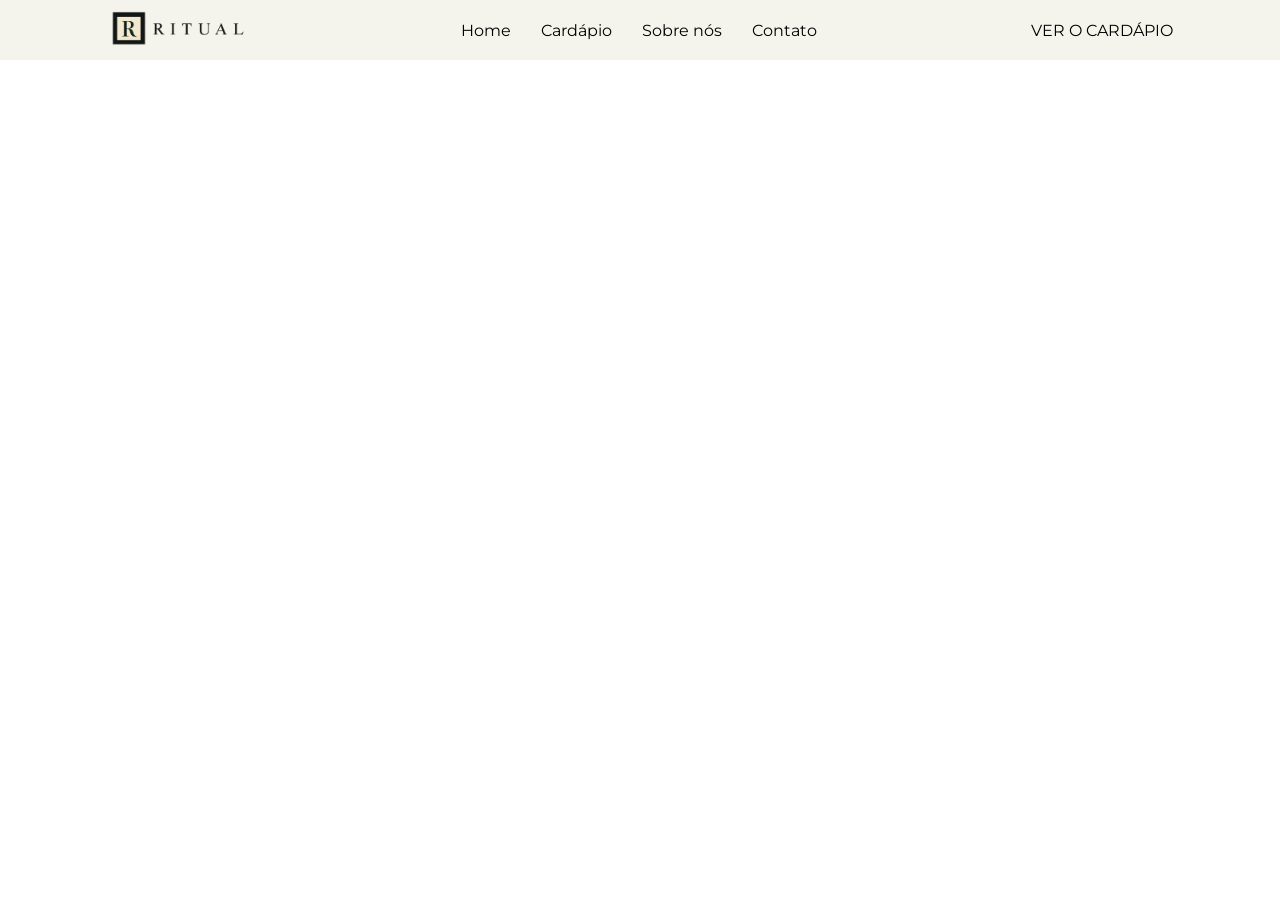
==== index.html @ 12d97446 "Criação do Header" ====
<!DOCTYPE html>
<html lang="en">
<head>
    <meta charset="UTF-8">
    <meta name="viewport" content="width=device-width, initial-scale=1.0">
    <link rel="stylesheet" href="style.css">
   <link rel="preconnect" href="https://fonts.googleapis.com">
<link rel="preconnect" href="https://fonts.gstatic.com" crossorigin>
<link href="https://fonts.googleapis.com/css2?family=Cormorant+Garamond:ital,wght@0,300..700;1,300.
.700&family=Montserrat:ital,wght@0,100..900;1,100..900&family=Poppins:ital,wght@0,100;0,200;0,300;0,
400;0,500;0,600;0,700;0,800;0,900;1,100;1,200;1,300;1,400;1,500;1,600;1,700;1,800;1,900&display=swap"
 rel="stylesheet">
    <title>Home</title>
</head>
<body>
    <header>
        <img src="imagens/logo header.png" alt="logo">
        <div class="cabecalho">
            <a class="ativo" href="#">Home</a>
            <a href="#">Cardápio</a>
            <a href="#">Sobre nós</a>
            <a href="#">Contato</a>
        </div>
        <a class="ver" href="#">VER O CARDÁPIO</a>
    </header>
</body>
</html>
---- style.css ----
*{
    padding: 0;
    margin: 0;
    box-sizing: border-box;
    font-family: "Montserrat", sans-serif;
}

/* 
 CORES:
    color - Bege escuro: #E8D8A3;
    color - Verde escuro: #152722;
    color - Bege claro: #F5F4EC;
    color - Azul claro: #82B5C2;
    color - Laranja escuro: #AE3A25;
*/

header{
    display: flex;
    justify-content: space-around;
    align-items: center;
    background-color: #F5F4EC;
    width: 100%;
    height: 60px;
    font-family: 'Cormorant Garamond', serif;
    
    img{
        width: 140px;
    }

    .cabecalho{
        display: flex;
        gap: 30px;
        a{
            color: black;
            font-weight: 400;
            text-decoration: none;

            &:hover{
                color: #AE3A25;
                transition: 0.3s;
                text-decoration: underline;
             }
        }
    }

    .ver{
        color: black;
        text-decoration: none;
        font-weight: 400;
    }
}

.ativo{ 
    color: #102b24; 
}
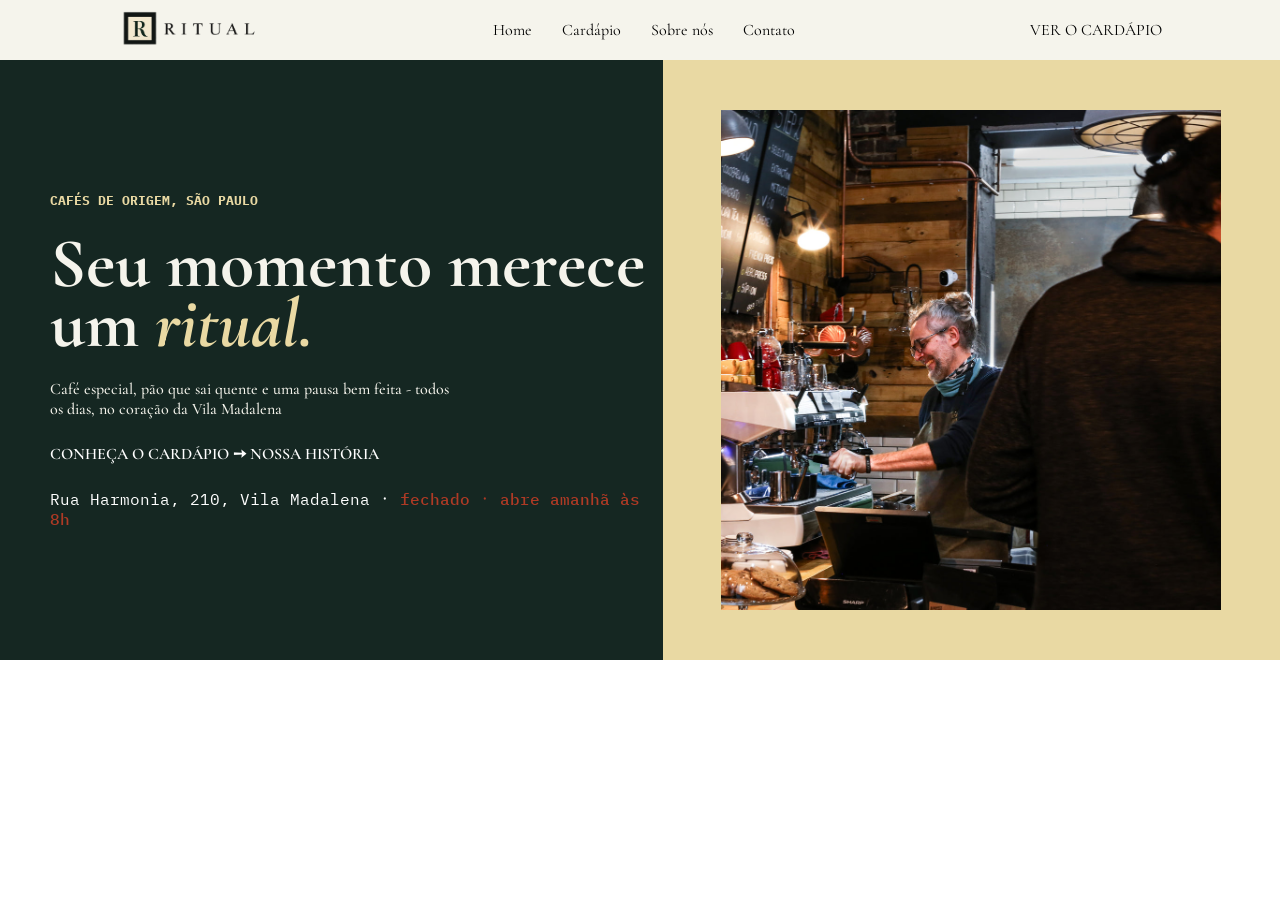
==== commit ffec31ae: "Criação do Hero" ====
--- a/index.html
+++ b/index.html
@@ -1,17 +1,16 @@
 <!DOCTYPE html>
 <html lang="en">
+
 <head>
     <meta charset="UTF-8">
     <meta name="viewport" content="width=device-width, initial-scale=1.0">
     <link rel="stylesheet" href="style.css">
-   <link rel="preconnect" href="https://fonts.googleapis.com">
+    <link rel="preconnect" href="https://fonts.googleapis.com">
 <link rel="preconnect" href="https://fonts.gstatic.com" crossorigin>
-<link href="https://fonts.googleapis.com/css2?family=Cormorant+Garamond:ital,wght@0,300..700;1,300.
-.700&family=Montserrat:ital,wght@0,100..900;1,100..900&family=Poppins:ital,wght@0,100;0,200;0,300;0,
-400;0,500;0,600;0,700;0,800;0,900;1,100;1,200;1,300;1,400;1,500;1,600;1,700;1,800;1,900&display=swap"
- rel="stylesheet">
+<link href="https://fonts.googleapis.com/css2?family=Cormorant+Garamond:ital,wght@0,300..700;1,300..700&family=IBM+Plex+Mono:ital,wght@0,100;0,200;0,300;0,400;0,500;0,600;0,700;1,100;1,200;1,300;1,400;1,500;1,600;1,700&display=swap" rel="stylesheet">
     <title>Home</title>
 </head>
+
 <body>
     <header>
         <img src="imagens/logo header.png" alt="logo">
@@ -23,5 +22,22 @@
         </div>
         <a class="ver" href="#">VER O CARDÁPIO</a>
     </header>
+
+    <div class="hero">
+        <div class="caixa-texto">
+            <h5>CAFÉS DE ORIGEM, SÃO PAULO</h5>
+            <h1>Seu momento merece um <span class="pri">ritual.</span></h1>
+            <p>Café especial, pão que sai quente e uma pausa bem feita -
+                todos os dias, no coração da Vila Madalena</p>
+            <div class="ancoras">
+                <a href="">CONHEÇA O CARDÁPIO ➙</a>
+                <a href="">NOSSA HISTÓRIA</a>
+            </div>
+            <h6>Rua Harmonia, 210, Vila Madalena ᛫ <span class="laran">fechado ᛫ abre amanhã às 8h</span></h6>
+
+        </div>
+        <div class="fundo-img"><div class="imagem"></div></div>
+    </div>
 </body>
+
 </html>
--- a/style.css
+++ b/style.css
@@ -2,7 +2,7 @@
     padding: 0;
     margin: 0;
     box-sizing: border-box;
-    font-family: "Montserrat", sans-serif;
+    font-family: "Cormorant Garamond", serif;
 }
 
 /* 
@@ -21,7 +21,7 @@
     background-color: #F5F4EC;
     width: 100%;
     height: 60px;
-    font-family: 'Cormorant Garamond', serif;
+    
     
     img{
         width: 140px;
@@ -50,8 +50,82 @@
     }
 }
 
-.ativo{ 
-    color: #102b24; 
+.hero{
+    width: 100%;
+    display: flex;
+    background-color: #152722;
+    align-items: center;
+    justify-content: center;
+    color: #F5F4EC;
+
+    h1{
+        width: 600px;
+        font-size: 70px;
+        line-height: 60px;
+    }
+
+    .pri{
+        color: #E9D9A3;
+        font-style: italic;
+    }
+
+    h5{
+        color: #E9D9A3;
+        font-family: "IBM Plex Mono", monospace;
+    }
+    
+    p{
+        font-weight: 500;
+        width: 400px;
+    }
+
+    a{
+        text-decoration: none;
+        font-weight: 600;
+        color: white;
+        width: 800px;
+    }
+
+    h6{
+        color: white;
+        font-weight: 400;
+        font-size: medium;  
+        font-family: "IBM Plex Mono", monospace;
+
+        .laran{
+            color: #AE3A25;
+            font-weight: 500;
+            font-family: "IBM Plex Mono", monospace;
+        }
+    }
+
+    .caixa-texto{
+        width: 50%;
+        display: flex;
+        flex-direction: column;
+        gap: 25px;
+        background-color: #152722;
+        flex-direction: column;
+        margin-left: 50px;
+
+    }
+
+    .fundo-img{
+        width: 50%;
+        display: flex;
+        align-items: center;
+        justify-content: center;
+        background-color: #E9D9A3;
+        padding: 50px;
+    }
+
+    .imagem{
+        background-image: url(imagens/hero-barista.jpg);
+        width: 500px;
+        height: 500px;
+        background-position: right;
+        background-size: cover;
+    }
 }
 
 
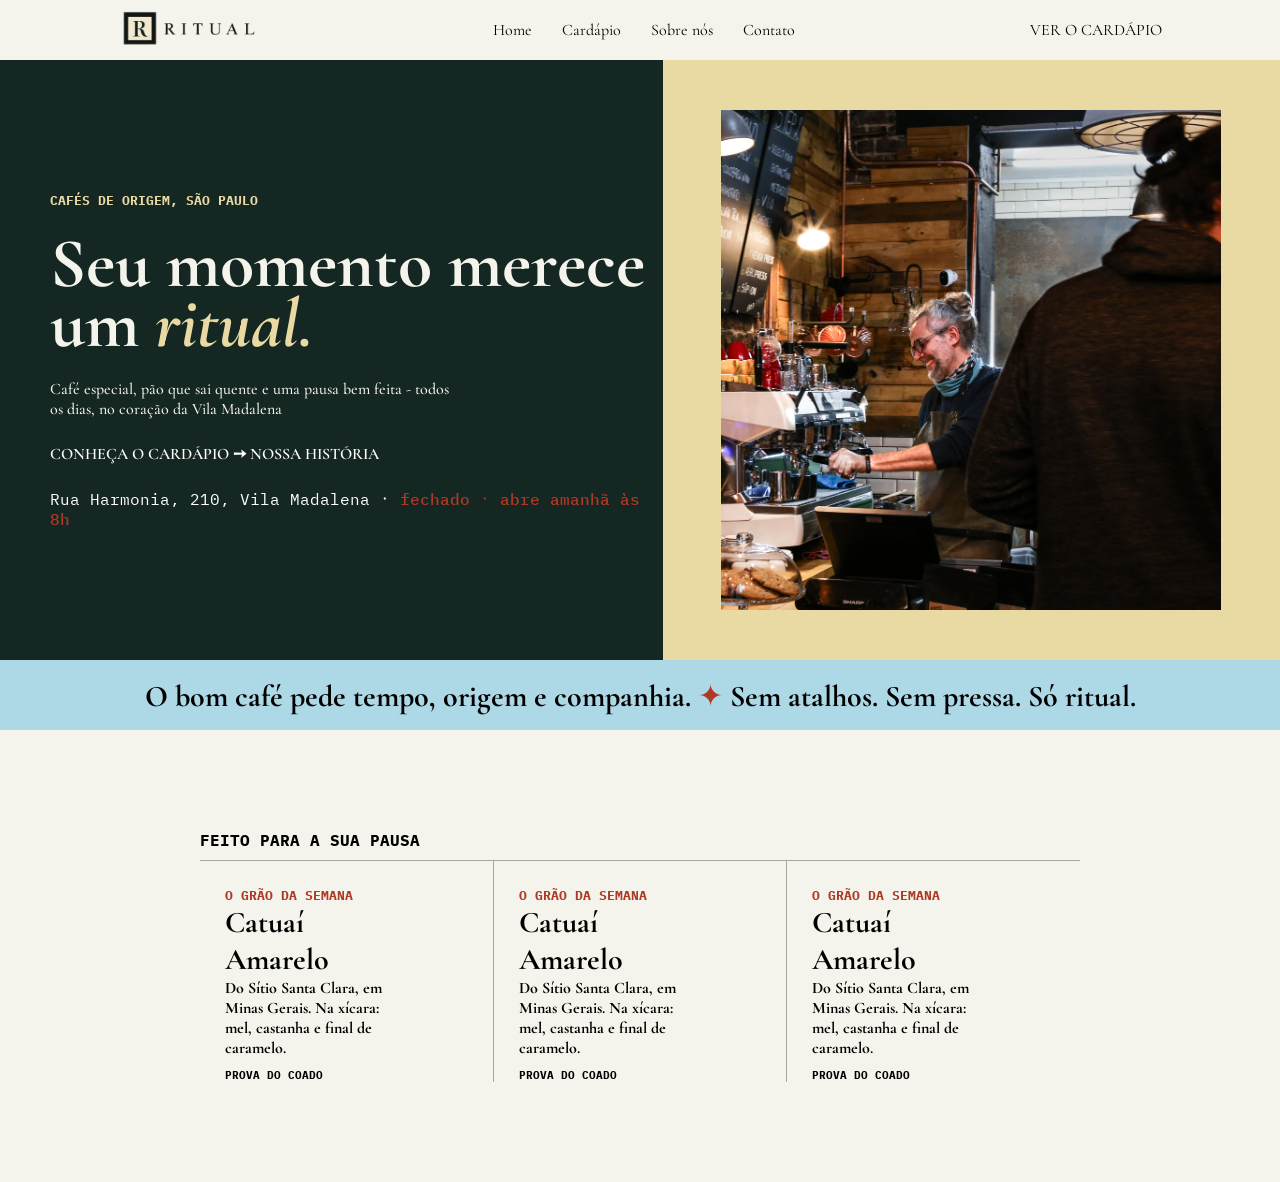
==== commit 6c4d9f87: "Criação das Caixas" ====
--- a/index.html
+++ b/index.html
@@ -6,8 +6,10 @@
     <meta name="viewport" content="width=device-width, initial-scale=1.0">
     <link rel="stylesheet" href="style.css">
     <link rel="preconnect" href="https://fonts.googleapis.com">
-<link rel="preconnect" href="https://fonts.gstatic.com" crossorigin>
-<link href="https://fonts.googleapis.com/css2?family=Cormorant+Garamond:ital,wght@0,300..700;1,300..700&family=IBM+Plex+Mono:ital,wght@0,100;0,200;0,300;0,400;0,500;0,600;0,700;1,100;1,200;1,300;1,400;1,500;1,600;1,700&display=swap" rel="stylesheet">
+    <link rel="preconnect" href="https://fonts.gstatic.com" crossorigin>
+    <link
+        href="https://fonts.googleapis.com/css2?family=Cormorant+Garamond:ital,wght@0,300..700;1,300..700&family=IBM+Plex+Mono:ital,wght@0,100;0,200;0,300;0,400;0,500;0,600;0,700;1,100;1,200;1,300;1,400;1,500;1,600;1,700&display=swap"
+        rel="stylesheet">
     <title>Home</title>
 </head>
 
@@ -36,8 +38,41 @@
             <h6>Rua Harmonia, 210, Vila Madalena ᛫ <span class="laran">fechado ᛫ abre amanhã às 8h</span></h6>
 
         </div>
-        <div class="fundo-img"><div class="imagem"></div></div>
+        <div class="fundo-img">
+            <div class="imagem"></div>
+        </div>
     </div>
+
+    <div class="fita-azul">
+        <p>O bom café pede tempo, origem e companhia. <span class="oran"> ✦</span> Sem atalhos. Sem pressa. Só ritual.
+        </p>
+    </div>
+
+    <div class="caixas">
+        <h4>FEITO PARA A SUA PAUSA</h4>
+        <div class="caixona">
+            <div class="caixa">
+                <h5>O GRÃO DA SEMANA</h5>
+                <h2>Catuaí Amarelo</h2>
+                <p>Do Sítio Santa Clara, em Minas Gerais. Na xícara: mel, castanha e final de caramelo.</p>
+                <h6>PROVA DO COADO</h6>
+            </div>
+            <div class="caixa">
+                <h5>O GRÃO DA SEMANA</h5>
+                <h2>Catuaí Amarelo</h2>
+                <p>Do Sítio Santa Clara, em Minas Gerais. Na xícara: mel, castanha e final de caramelo.</p>
+                <h6>PROVA DO COADO</h6>
+            </div>
+            <div class="caixa l2">
+                <h5>O GRÃO DA SEMANA</h5>
+                <h2>Catuaí Amarelo</h2>
+                <p>Do Sítio Santa Clara, em Minas Gerais. Na xícara: mel, castanha e final de caramelo.</p>
+                <h6>PROVA DO COADO</h6>
+            </div>
+        </div>
+    </div>
+
+    
 </body>
 
 </html>
--- a/style.css
+++ b/style.css
@@ -128,4 +128,73 @@
     }
 }
 
-
+.fita-azul{
+    width: 100%;
+    background-color: lightblue;
+    display: flex;
+    justify-content: center;
+    align-items: center;
+    text-align: center;
+    font-weight: 700;
+    font-size: 30px;
+    height: 70px;
+
+    .oran{
+            color: #AE3A25;
+            font-weight: 500;
+            font-family: "IBM Plex Mono", monospace;
+        }
+}
+
+.caixas{
+    display: flex;
+    justify-content: center;
+    flex-direction: column;
+    padding: 100px 200px;
+    background-color: #F5F4EC;
+
+    h4{
+        text-align: left;
+        justify-content: left;
+        font-family: "IBM Plex Mono", monospace;
+    }
+}
+
+.caixona{
+    display: flex;
+    margin-top: 10px;
+
+}
+
+.caixa{
+    display: flex;
+    flex-direction: column;
+    width: 600px;
+    border-top: 1px solid #a7a7a7;
+    border-right: 1px solid #a7a7a7;
+    padding: 25px 100px 0px 25px;
+
+    
+    h5{
+        color: #AE3A25;
+        font-family: "IBM Plex Mono", monospace;
+    }
+
+    h2{
+        font-size: 30px;
+    }
+
+    h6{
+        font-family: "IBM Plex Mono", monospace;
+        padding-top: 10px;
+    }
+
+    p{
+        font-weight: 700;
+    }
+
+}
+
+.l2{
+    border-right: none;
+}
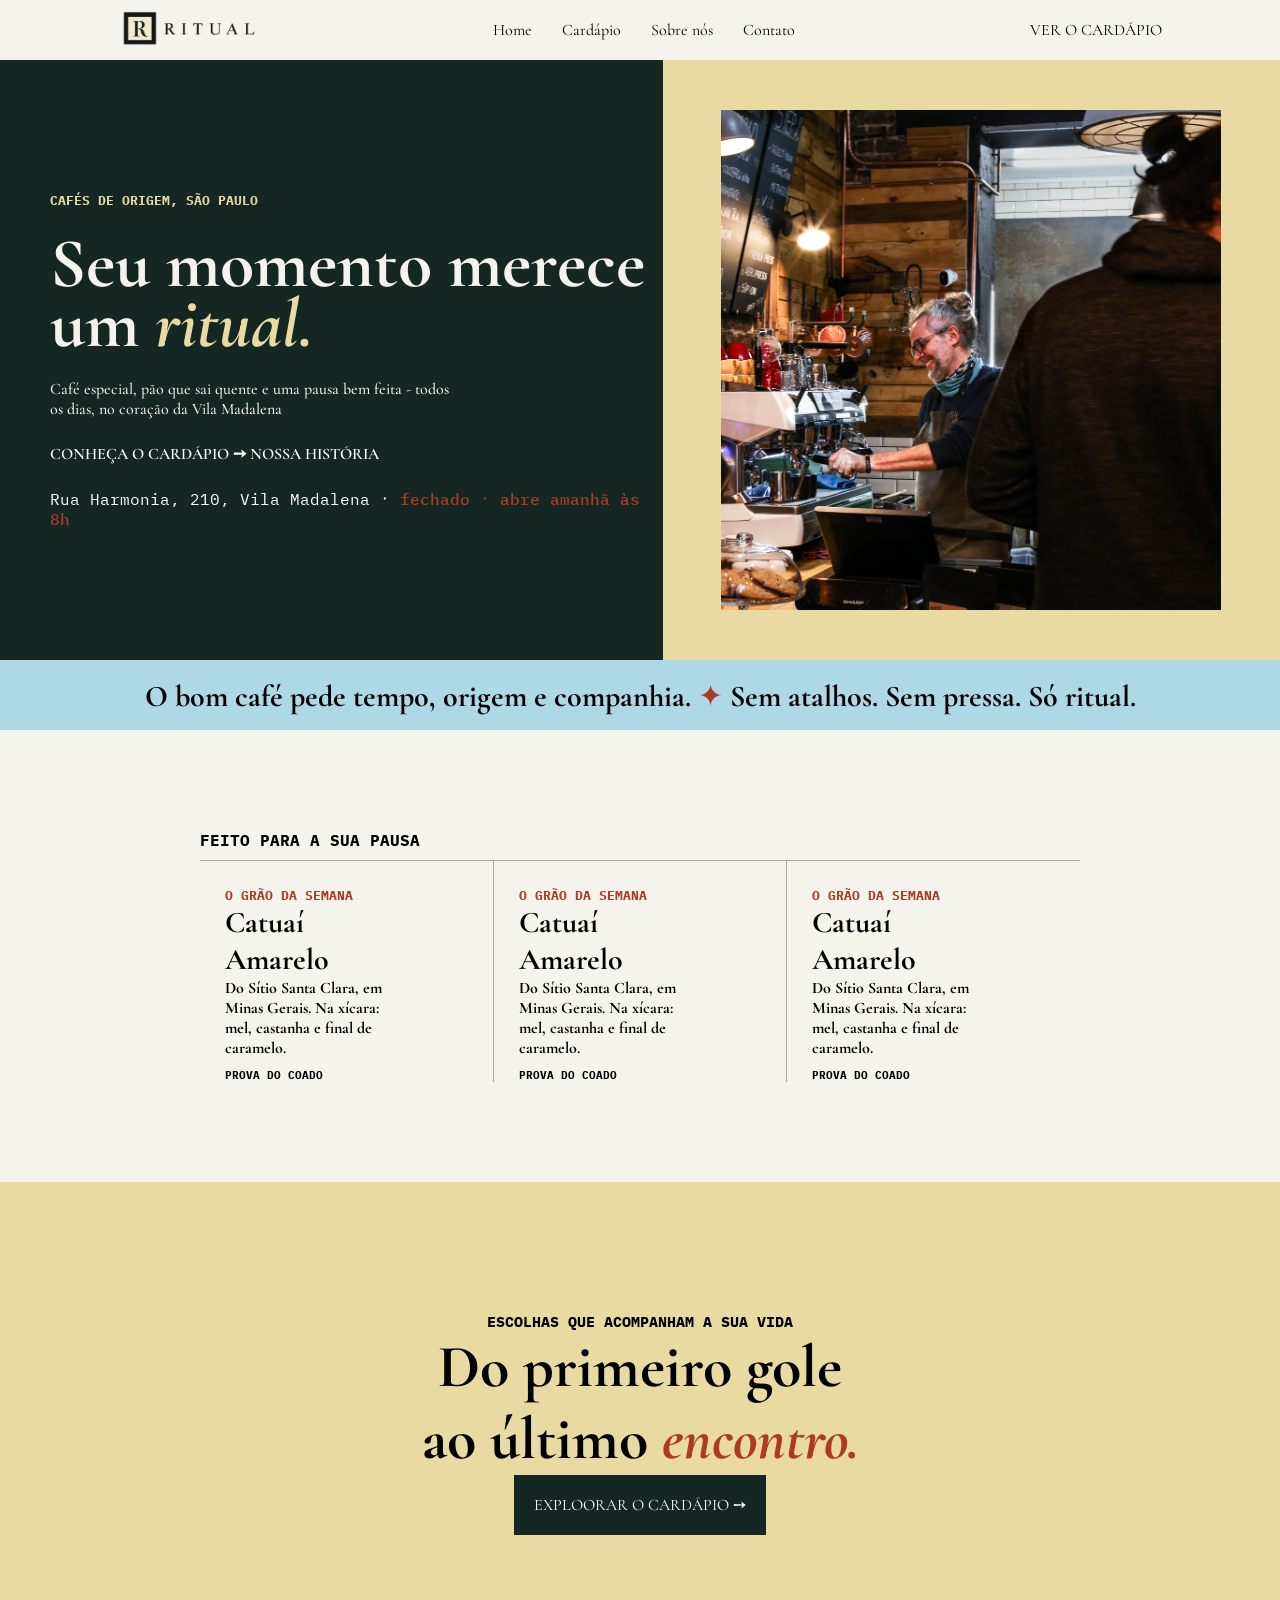
==== commit 19553bb2: "Criação do final" ====
--- a/index.html
+++ b/index.html
@@ -72,7 +72,11 @@
         </div>
     </div>
 
-    
+    <div class="final">
+        <h6>ESCOLHAS QUE ACOMPANHAM A SUA VIDA</h6>
+        <h1>Do primeiro gole ao último <span class="anja">encontro.</span></h1>
+        <a class="botao" href="">EXPLOORAR O CARDÁPIO ➙</a>
+    </div>
 </body>
 
 </html>
--- a/style.css
+++ b/style.css
@@ -198,3 +198,36 @@
 .l2{
     border-right: none;
 }
+
+.final{
+    display: flex;
+    flex-direction: column;
+    justify-content: center;
+    align-items: center;
+    background-color: #E9D9A3;
+    padding: 130px;
+
+    h1{
+        font-size: 60px;
+        width: 470px;
+        text-align: center;
+
+        .anja{
+            color: #AE3A25;
+            font-weight: 900;
+            font-style: italic;
+        }
+    }
+
+    h6{
+        font-size: 15px;
+        font-family: "IBM Plex Mono", monospace;
+    }
+
+    .botao{
+        background-color: #152722;
+        padding: 20px;
+        color: white;
+        text-decoration: none;
+    }
+}
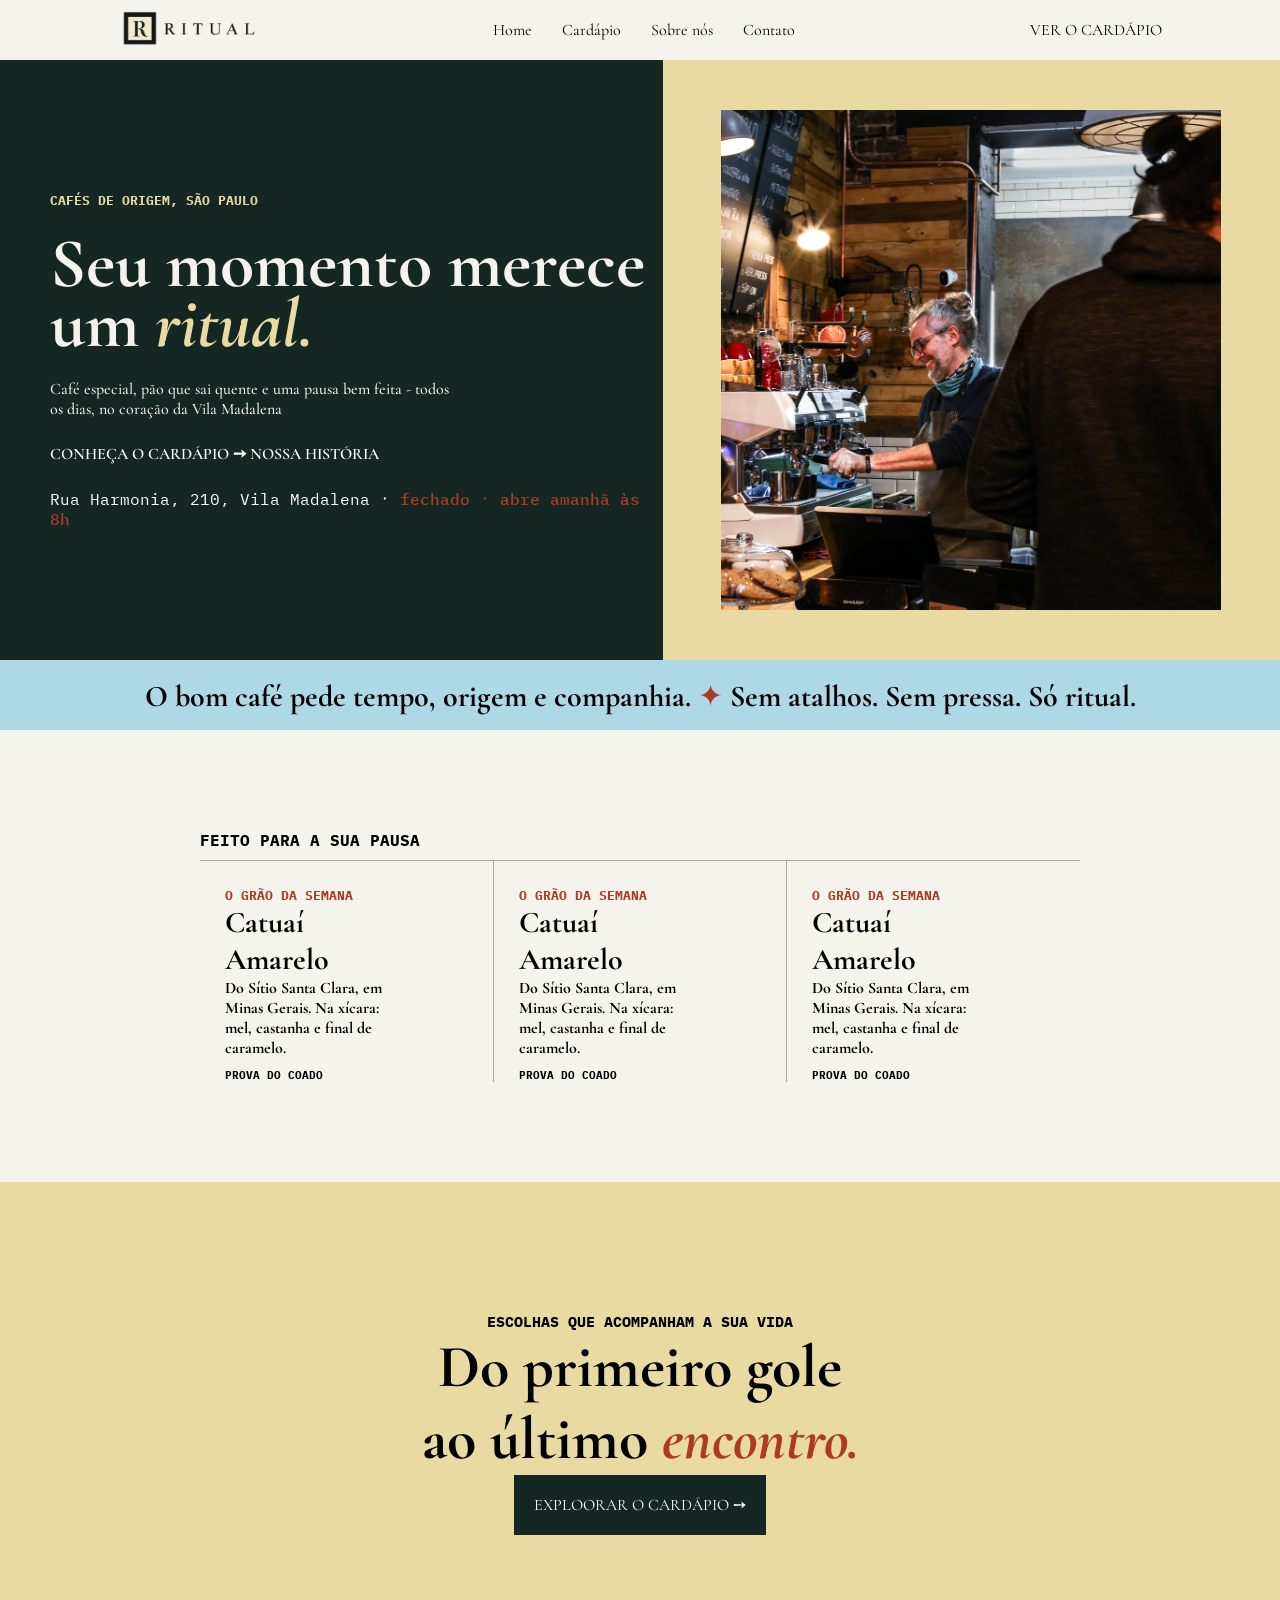
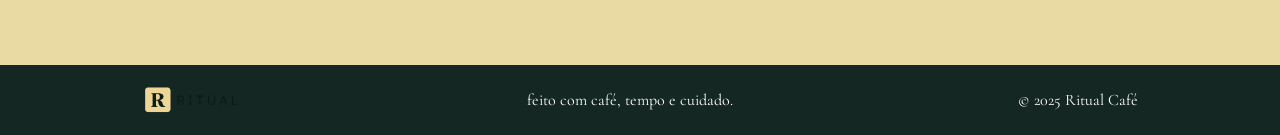
==== commit 4e574f85: "Criação do Footer" ====
--- a/index.html
+++ b/index.html
@@ -79,4 +79,10 @@
     </div>
 </body>
 
+<footer>
+    <img src="imagens/logo footer.png" alt="logo">
+    <p>feito com café, tempo e cuidado.</p>
+    <p>© 2025 Ritual Café</p>
+</footer>
+
 </html>
--- a/style.css
+++ b/style.css
@@ -231,3 +231,17 @@
         text-decoration: none;
     }
 }
+
+footer{
+    display: flex;
+    background-color: #152722;
+    width: 100%;
+    height: 70px;
+    justify-content: space-around;
+    align-items: center;
+    color: white;
+
+    img{
+        width: 100px;
+    }
+}
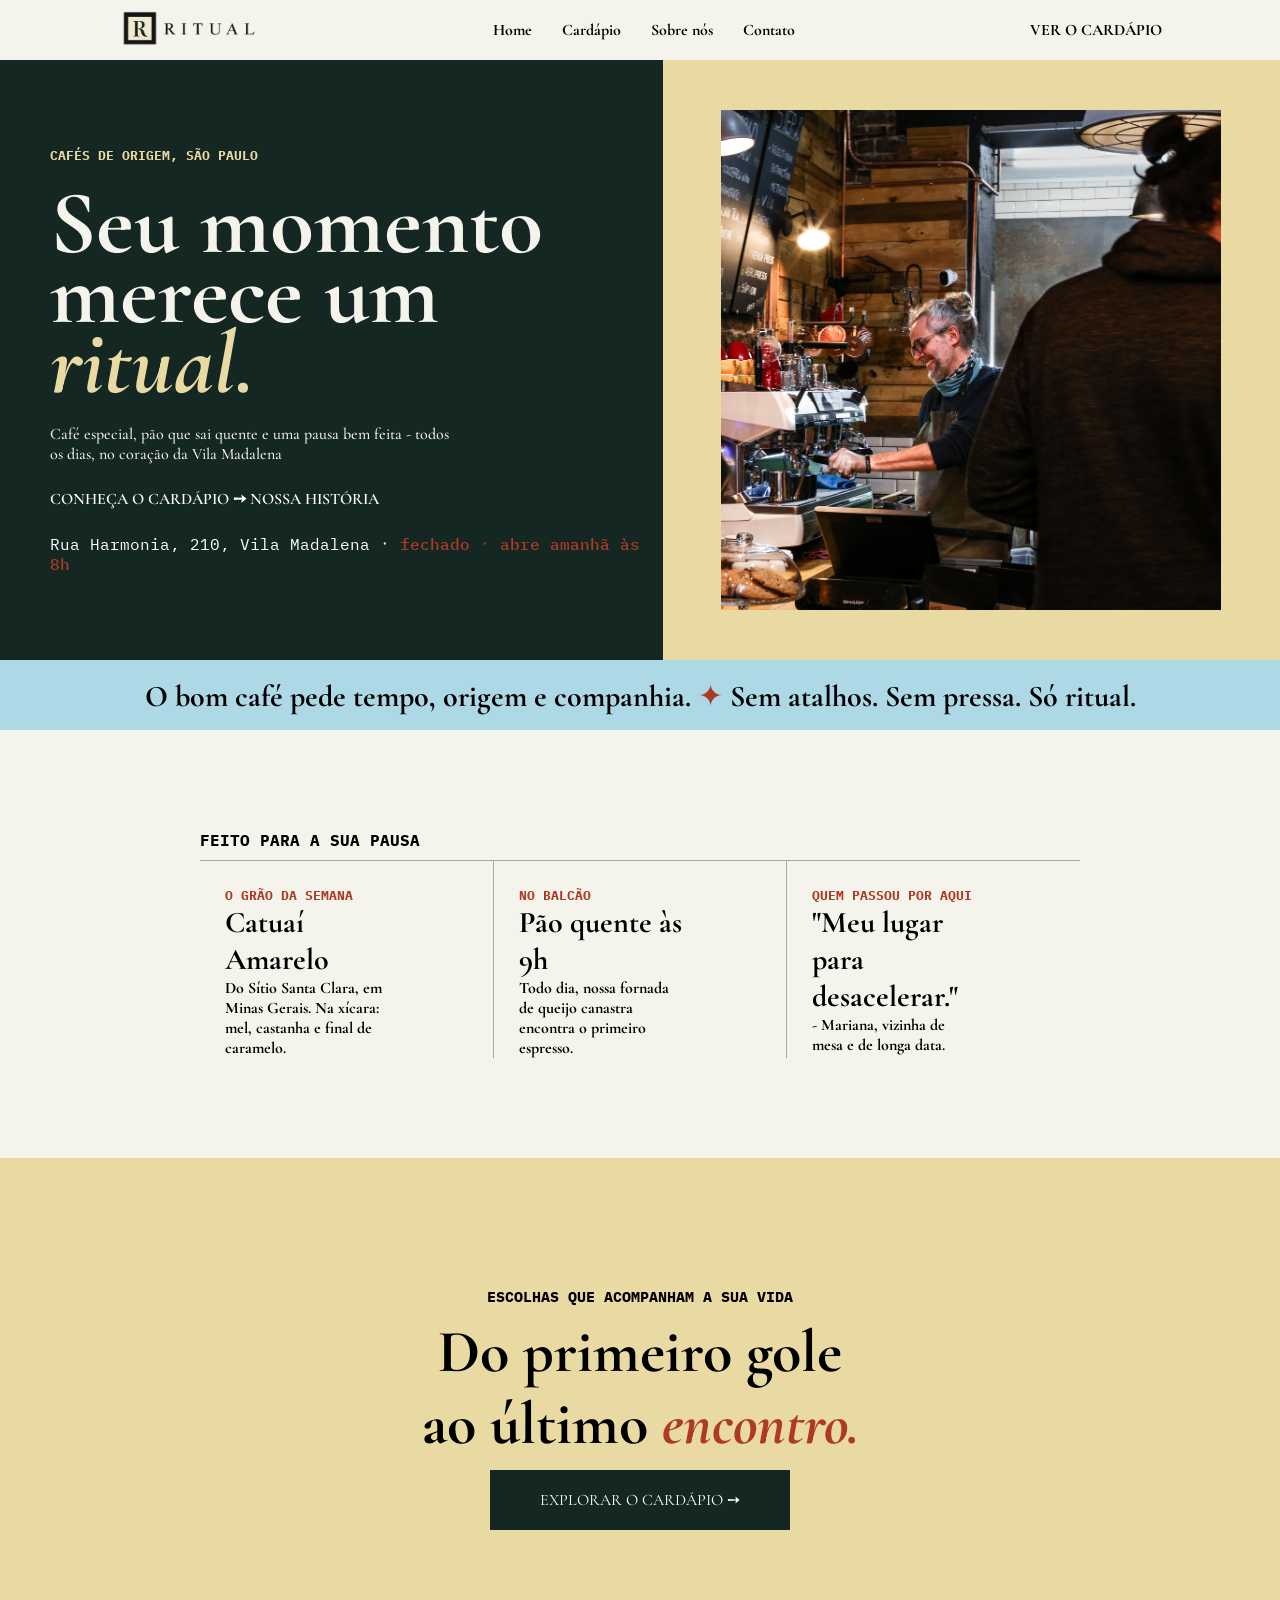
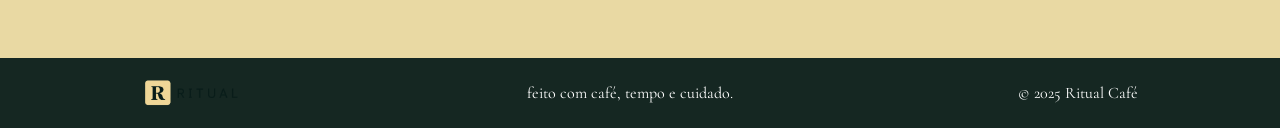
==== commit d8f81b14: "Correções" ====
--- a/index.html
+++ b/index.html
@@ -55,19 +55,16 @@
                 <h5>O GRÃO DA SEMANA</h5>
                 <h2>Catuaí Amarelo</h2>
                 <p>Do Sítio Santa Clara, em Minas Gerais. Na xícara: mel, castanha e final de caramelo.</p>
-                <h6>PROVA DO COADO</h6>
             </div>
             <div class="caixa">
-                <h5>O GRÃO DA SEMANA</h5>
-                <h2>Catuaí Amarelo</h2>
-                <p>Do Sítio Santa Clara, em Minas Gerais. Na xícara: mel, castanha e final de caramelo.</p>
-                <h6>PROVA DO COADO</h6>
+                <h5>NO BALCÃO</h5>
+                <h2>Pão quente às 9h</h2>
+                <p>Todo dia, nossa fornada de queijo canastra encontra o primeiro espresso.</p>
             </div>
             <div class="caixa l2">
-                <h5>O GRÃO DA SEMANA</h5>
-                <h2>Catuaí Amarelo</h2>
-                <p>Do Sítio Santa Clara, em Minas Gerais. Na xícara: mel, castanha e final de caramelo.</p>
-                <h6>PROVA DO COADO</h6>
+                <h5>QUEM PASSOU POR AQUI</h5>
+                <h2>"Meu lugar para desacelerar."</h2>
+                <p>- Mariana, vizinha de mesa e de longa data.</p>
             </div>
         </div>
     </div>
@@ -75,7 +72,7 @@
     <div class="final">
         <h6>ESCOLHAS QUE ACOMPANHAM A SUA VIDA</h6>
         <h1>Do primeiro gole ao último <span class="anja">encontro.</span></h1>
-        <a class="botao" href="">EXPLOORAR O CARDÁPIO ➙</a>
+        <a class="botao" href="">EXPLORAR O CARDÁPIO ➙</a>
     </div>
 </body>
 
--- a/style.css
+++ b/style.css
@@ -5,15 +5,6 @@
     font-family: "Cormorant Garamond", serif;
 }
 
-/* 
- CORES:
-    color - Bege escuro: #E8D8A3;
-    color - Verde escuro: #152722;
-    color - Bege claro: #F5F4EC;
-    color - Azul claro: #82B5C2;
-    color - Laranja escuro: #AE3A25;
-*/
-
 header{
     display: flex;
     justify-content: space-around;
@@ -21,7 +12,6 @@
     background-color: #F5F4EC;
     width: 100%;
     height: 60px;
-    
     
     img{
         width: 140px;
@@ -32,7 +22,7 @@
         gap: 30px;
         a{
             color: black;
-            font-weight: 400;
+            font-weight: 900;
             text-decoration: none;
 
             &:hover{
@@ -46,7 +36,7 @@
     .ver{
         color: black;
         text-decoration: none;
-        font-weight: 400;
+        font-weight: 900;
     }
 }
 
@@ -60,8 +50,8 @@
 
     h1{
         width: 600px;
-        font-size: 70px;
-        line-height: 60px;
+        font-size: 90px;
+        line-height: 70px;
     }
 
     .pri{
@@ -206,11 +196,14 @@
     align-items: center;
     background-color: #E9D9A3;
     padding: 130px;
+    gap: 10px;
+    height: 500px;
 
     h1{
         font-size: 60px;
         width: 470px;
         text-align: center;
+        font-weight: 900;
 
         .anja{
             color: #AE3A25;
@@ -229,6 +222,15 @@
         padding: 20px;
         color: white;
         text-decoration: none;
+        width: 300px;
+        justify-content: center;
+        align-items: center;
+        text-align: center;
+
+        &:hover{
+            background-color: #AE3A25;
+            transition: 0.3s;
+        }
     }
 }
 
